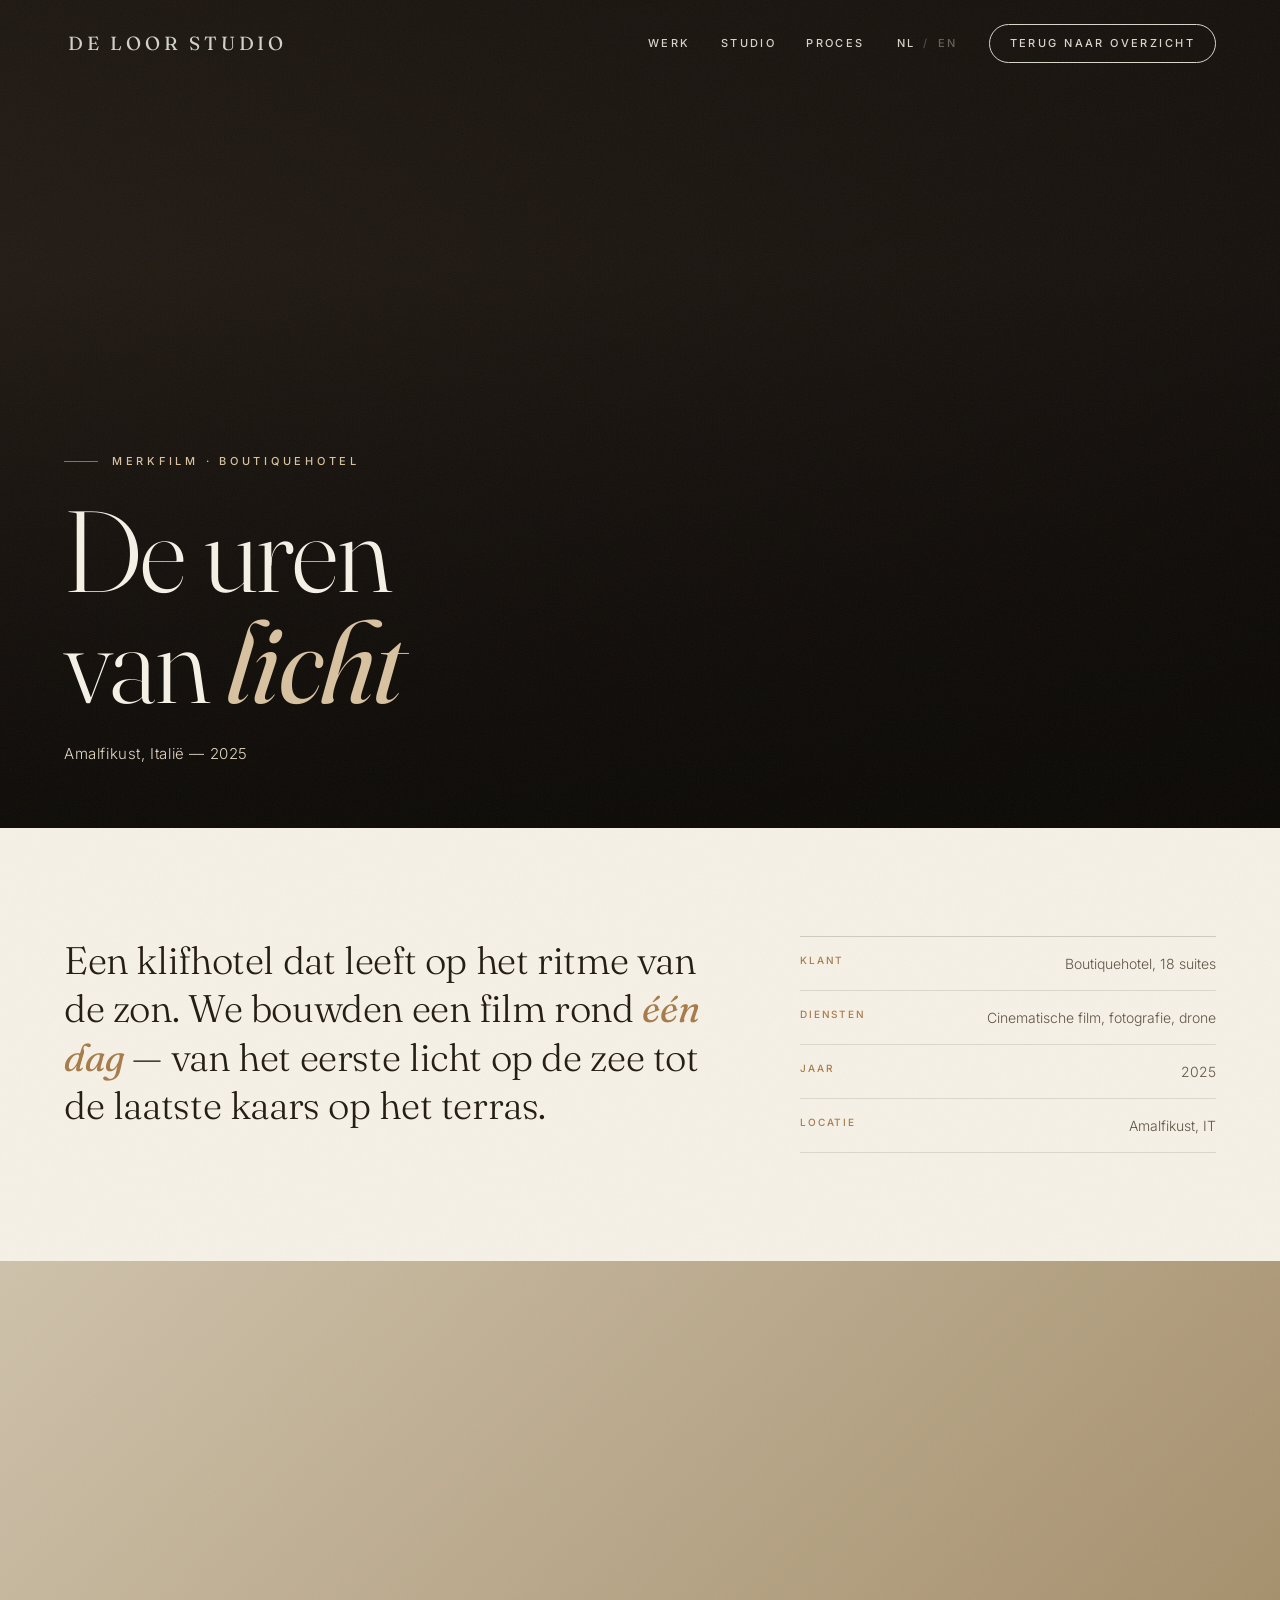
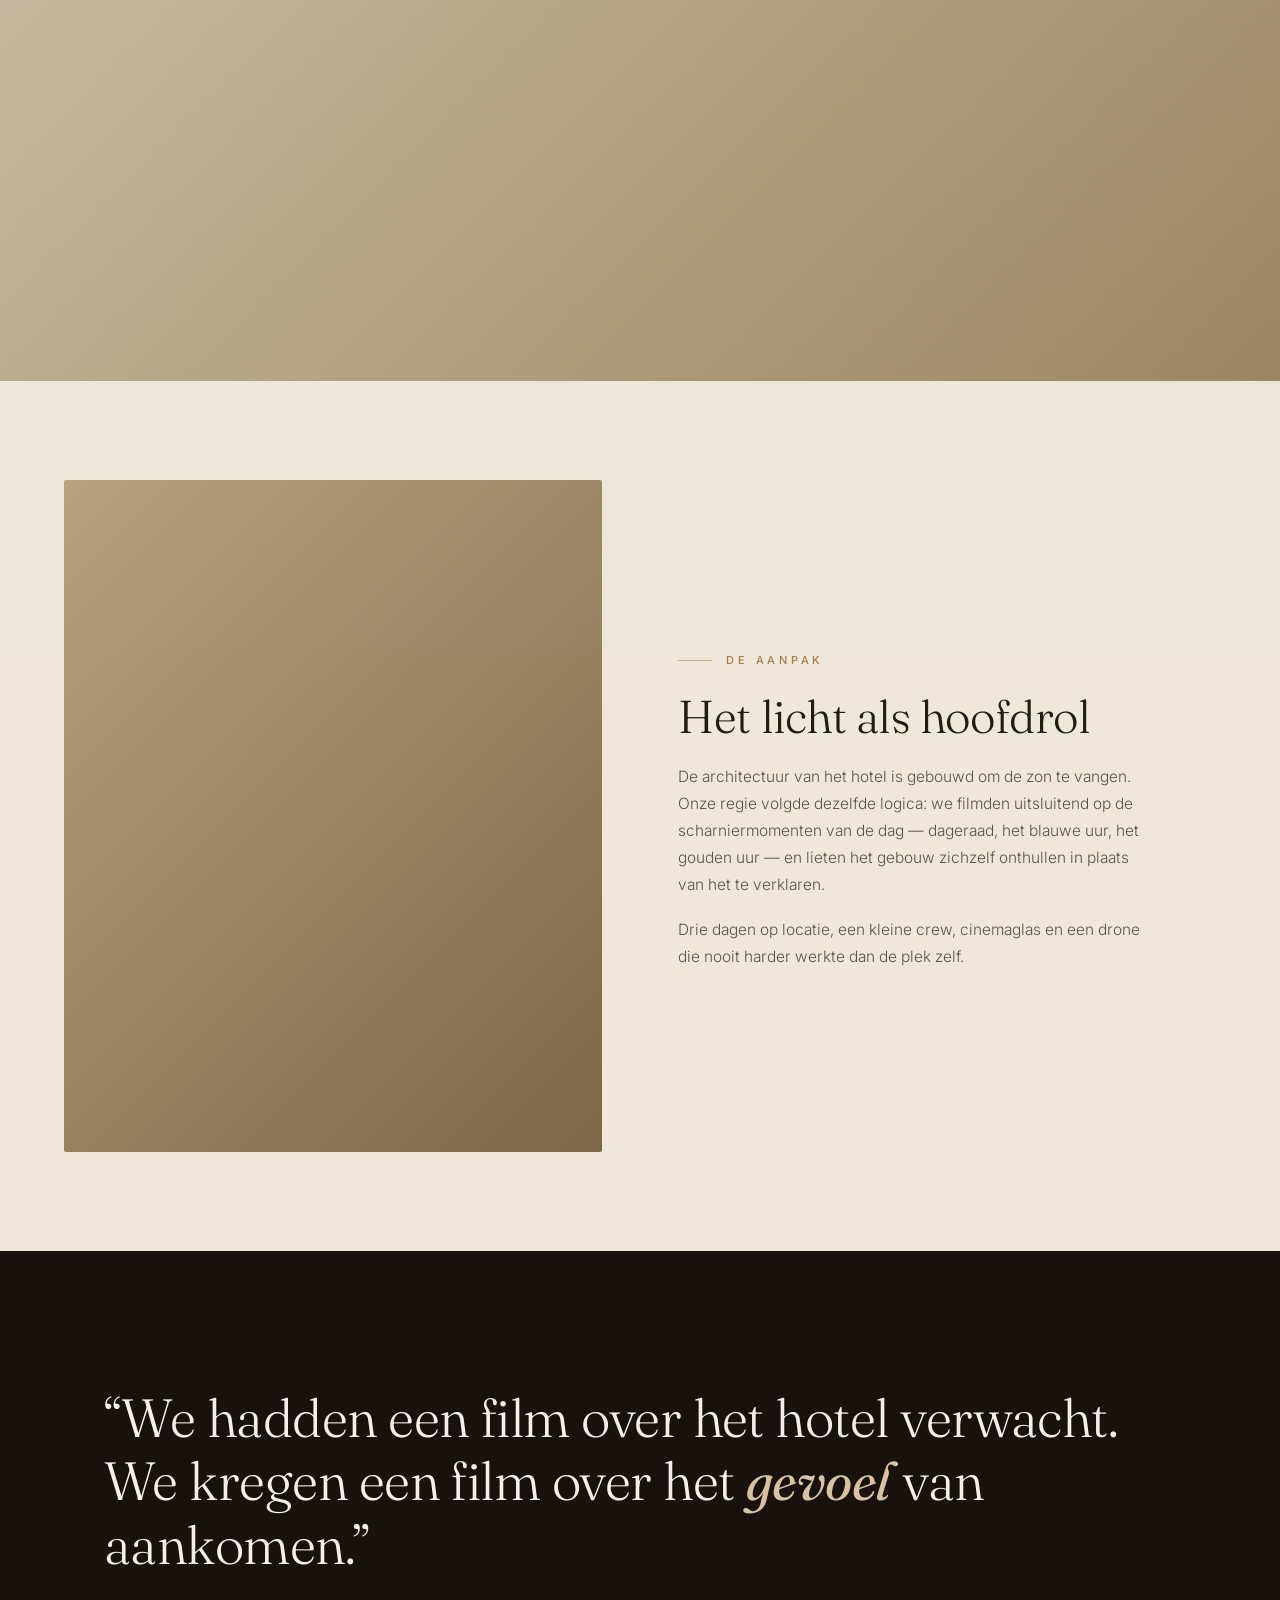
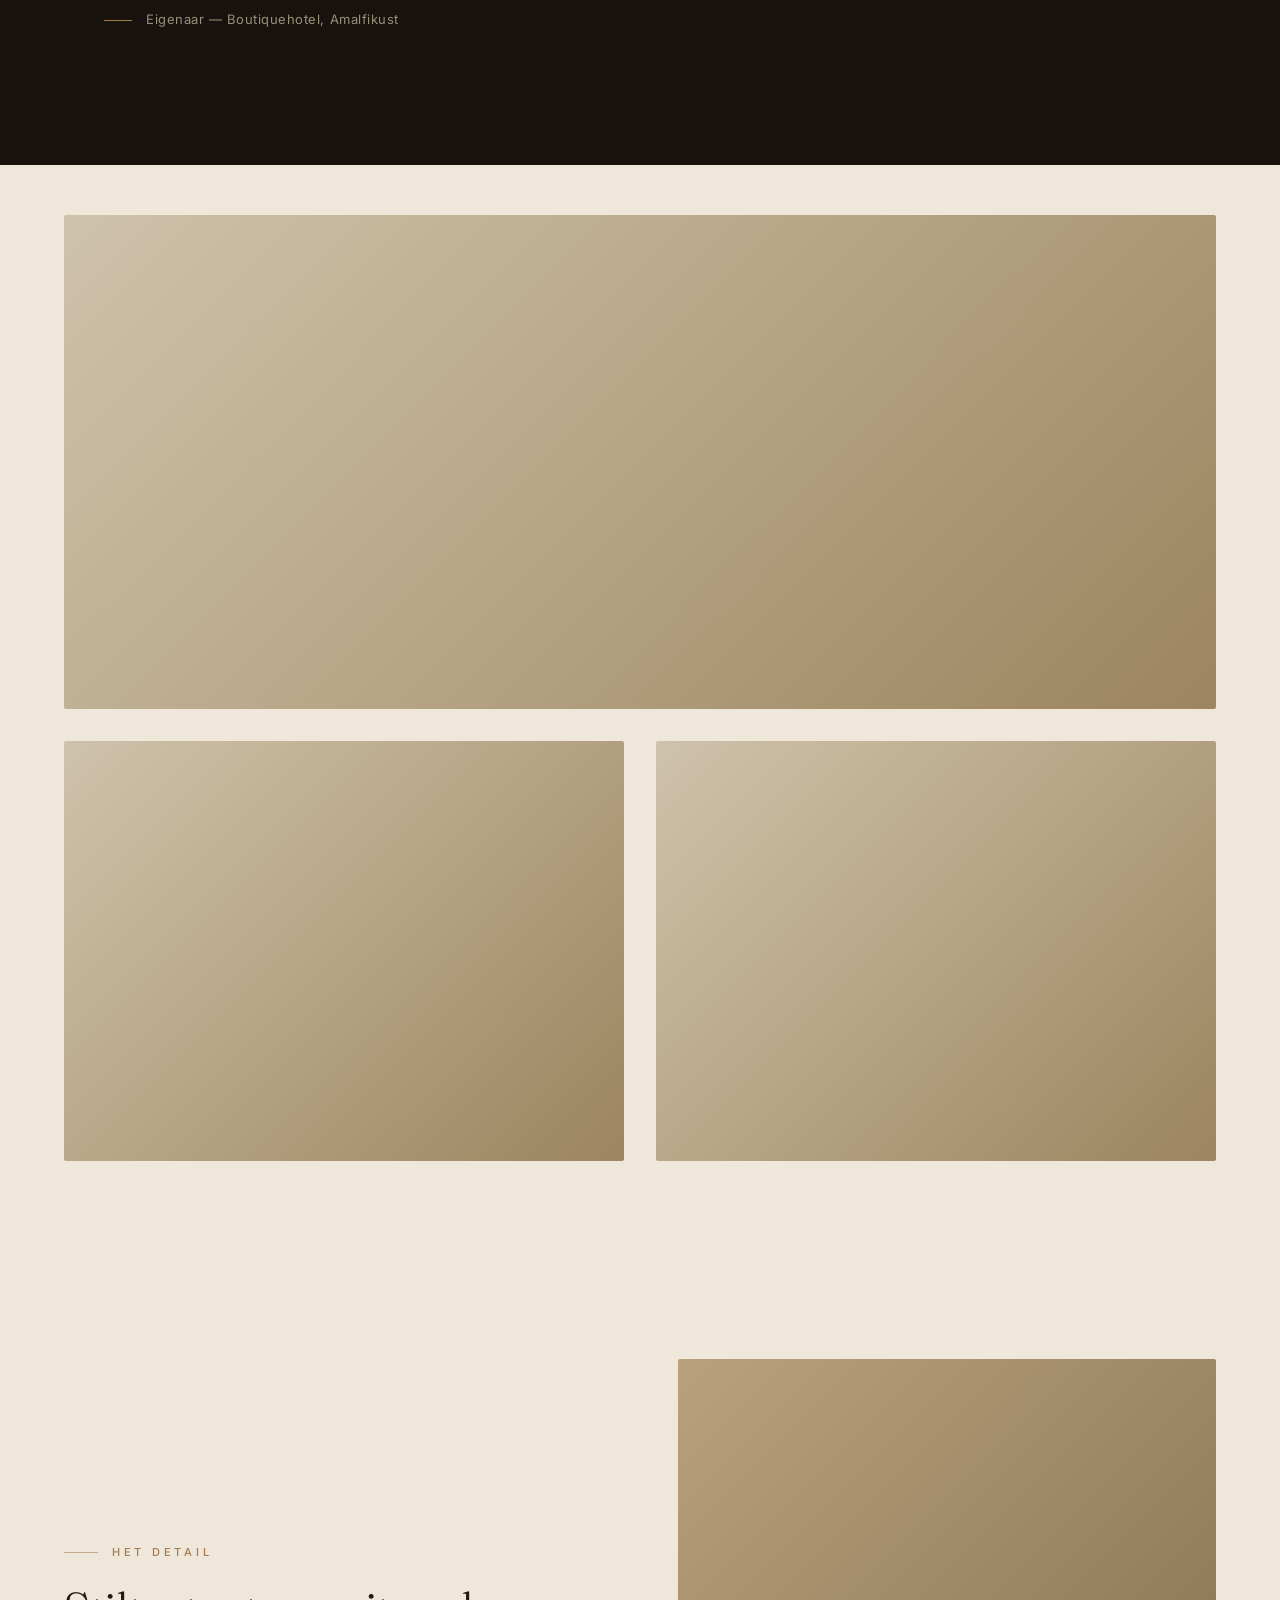
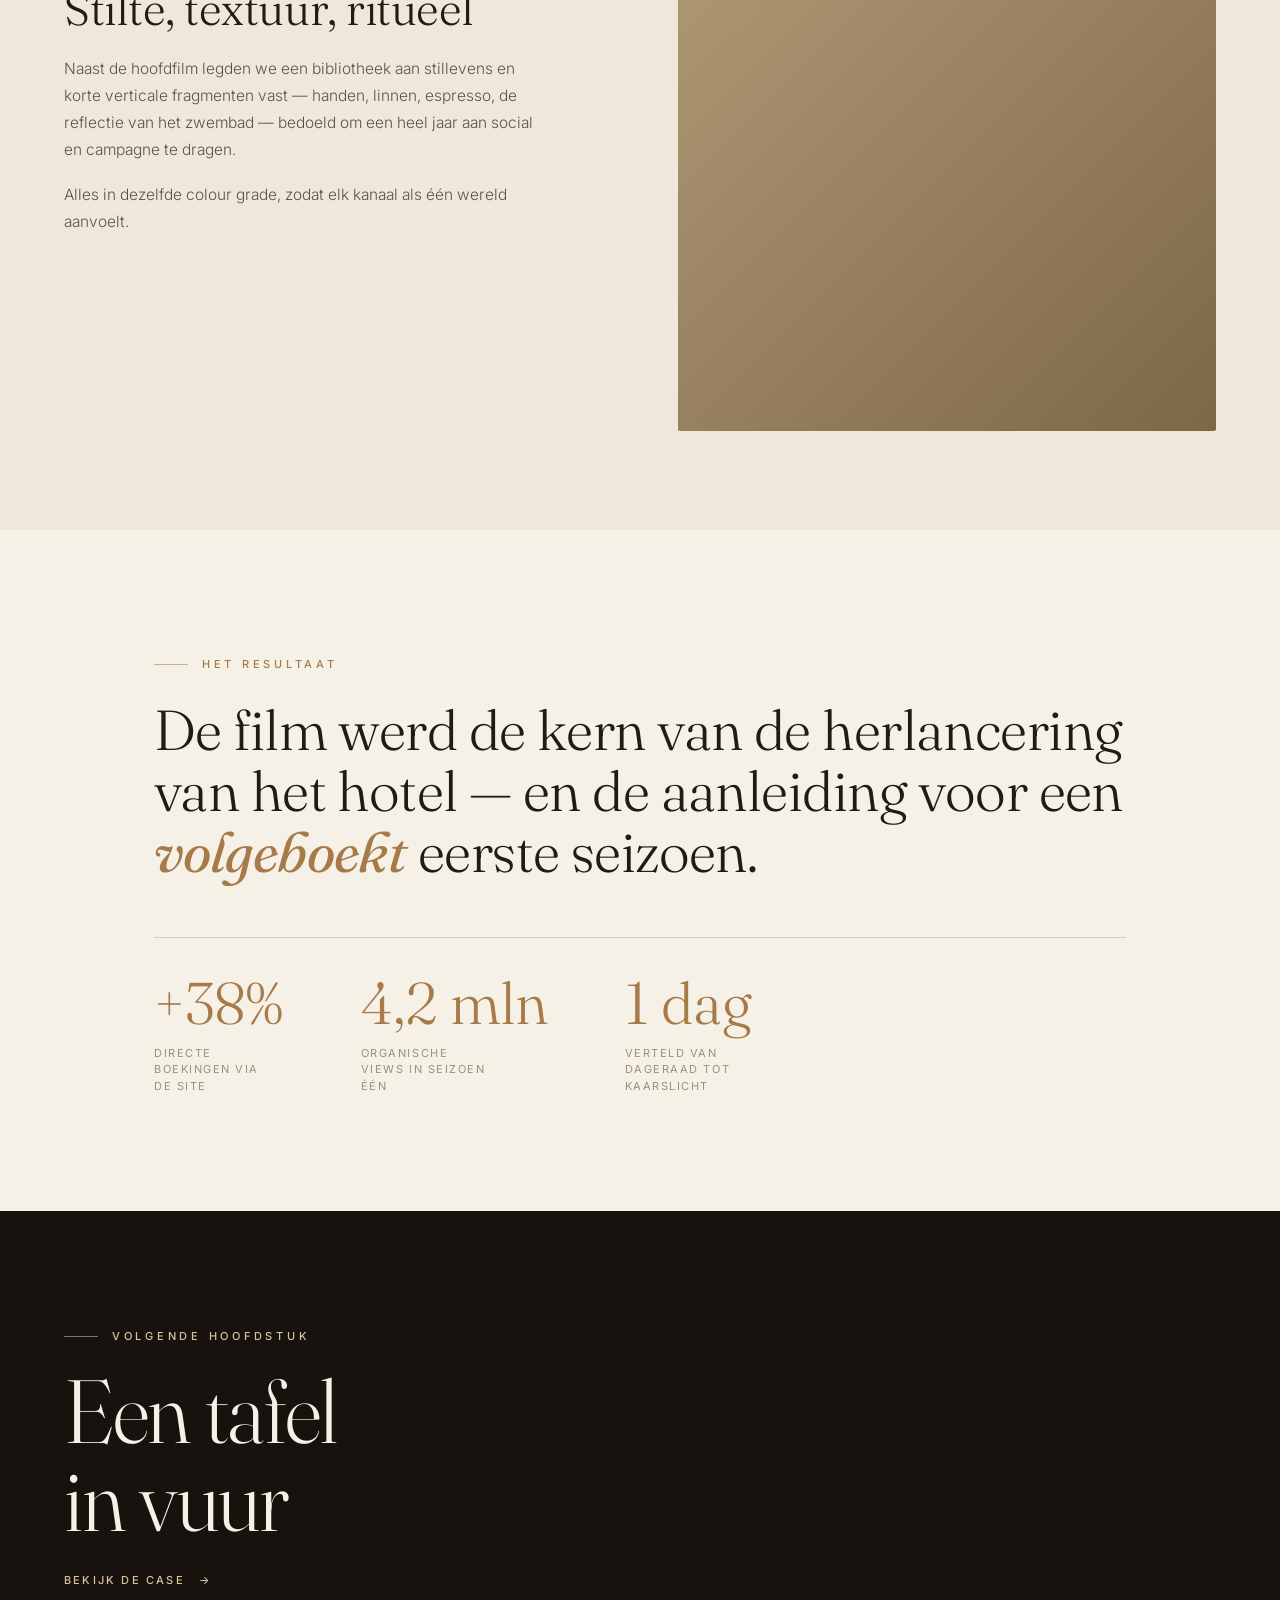
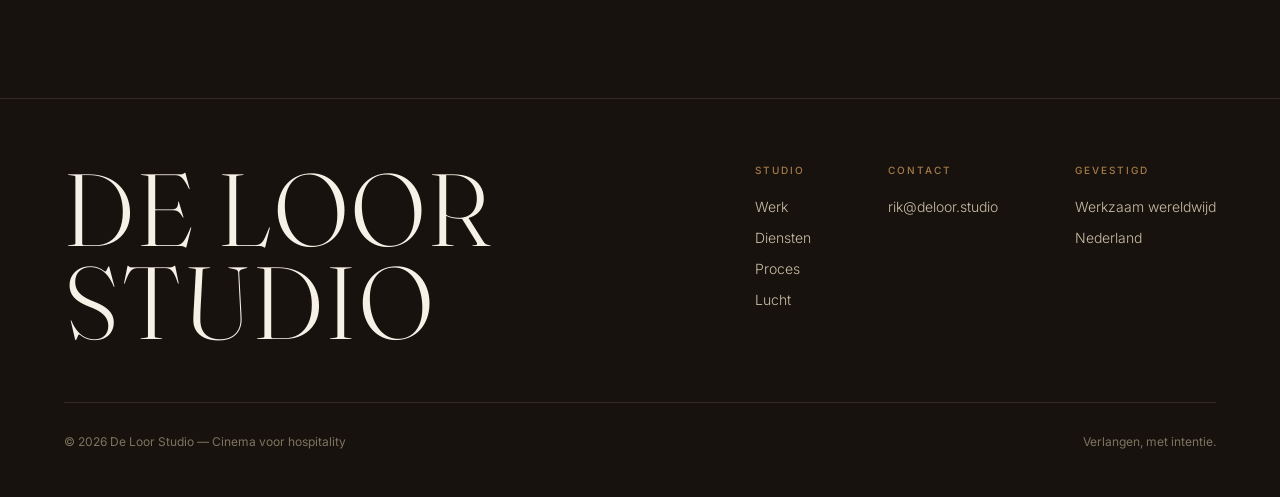
==== work/de-uren-van-licht.html @ af4502a6 "De Loor Studio landingspagina — NL/EN, case studies, contactformulier Cinematografische landingspagi" ====
<!DOCTYPE html>
<html lang="nl">
<head>
<meta charset="UTF-8" />
<meta name="viewport" content="width=device-width, initial-scale=1.0" />
<title>De uren van licht — De Loor Studio</title>
<meta name="description" content="Case study — een cinematische merkfilm voor een boutiquehotel aan de Amalfikust, gebouwd rond één dag licht." />
<link rel="preconnect" href="https://fonts.googleapis.com" />
<link rel="preconnect" href="https://fonts.gstatic.com" crossorigin />
<link href="https://fonts.googleapis.com/css2?family=Fraunces:ital,opsz,wght@0,9..144,300;0,9..144,400;0,9..144,500;0,9..144,600;1,9..144,300;1,9..144,400;1,9..144,500&family=Inter:wght@300;400;500&display=swap" rel="stylesheet" />
<link rel="stylesheet" href="../styles.css" />
</head>
<body data-doc-title="c1.doc">

<div class="grain" aria-hidden="true"></div>
<div class="cursor hidden" aria-hidden="true"></div>
<div class="cursor-dot hidden" aria-hidden="true"></div>

<nav>
  <a href="../index.html" class="brand" data-hover>DE LOOR STUDIO</a>
  <div class="nav-right">
    <div class="nav-links">
      <a href="../index.html#work" data-i18n="nav.work">Werk</a>
      <a href="../index.html#services" data-i18n="nav.studio">Studio</a>
      <a href="../index.html#process" data-i18n="nav.process">Proces</a>
    </div>
    <div class="lang" role="group" aria-label="Taal / Language">
      <button type="button" data-lang="nl" class="active">NL</button>
      <span class="sep" aria-hidden="true">/</span>
      <button type="button" data-lang="en">EN</button>
    </div>
    <a href="../index.html#work" class="nav-cta" data-i18n="nav.back">Terug naar overzicht</a>
  </div>
</nav>

<!-- HERO -->
<header class="cs-hero">
  <div class="cs-hero-bg" data-parallax="0.16">
    <img alt="Boutiquehotel aan de Amalfikust in gouden avondlicht"
         data-src="https://images.unsplash.com/photo-1571896349842-33c89424de2d?auto=format&fit=crop&w=2400&q=80" />
  </div>
  <div class="cs-hero-inner">
    <span class="eyebrow" data-i18n="c1.cat">Merkfilm · Boutiquehotel</span>
    <h1 class="display" data-i18n="c1.h">De uren<br>van <span class="ital">licht</span></h1>
    <div class="loc" data-i18n="c1.loc">Amalfikust, Italië — 2025</div>
  </div>
</header>

<!-- INTRO -->
<section class="cs-intro">
  <div class="wrap">
    <p class="cs-lead reveal" data-i18n="c1.lead">Een klifhotel dat leeft op het ritme van de zon.</p>
    <dl class="cs-facts reveal d1">
      <div class="cs-fact"><dt data-i18n="cs.f.client">Klant</dt><dd data-i18n="c1.client">Boutiquehotel, 18 suites</dd></div>
      <div class="cs-fact"><dt data-i18n="cs.f.services">Diensten</dt><dd data-i18n="c1.services">Cinematische film, fotografie, drone</dd></div>
      <div class="cs-fact"><dt data-i18n="cs.f.year">Jaar</dt><dd data-i18n="c1.year">2025</dd></div>
      <div class="cs-fact"><dt data-i18n="cs.f.location">Locatie</dt><dd data-i18n="c1.location">Amalfikust, IT</dd></div>
    </dl>
  </div>
</section>

<!-- FULL FIGURE -->
<figure class="cs-figure full reveal">
  <div class="frame"><div class="ph" data-parallax="0.05" data-bg="https://images.unsplash.com/photo-1542314831-068cd1dbfeeb?auto=format&fit=crop&w=2200&q=80"></div></div>
</figure>

<!-- APPROACH -->
<section class="cs-split">
  <div class="wrap">
    <div class="cs-split-media reveal"><div class="ph" data-parallax="0.06" data-bg="https://images.unsplash.com/photo-1566073771259-6a8506099945?auto=format&fit=crop&w=1500&q=80"></div></div>
    <div class="reveal d1">
      <span class="eyebrow" data-i18n="c1.s1.eyebrow">De aanpak</span>
      <h2 data-i18n="c1.s1.h">Het licht als hoofdrol</h2>
      <p data-i18n="c1.s1.p1">De architectuur van het hotel is gebouwd om de zon te vangen.</p>
      <p data-i18n="c1.s1.p2">Drie dagen op locatie, een kleine crew, cinemaglas en een drone.</p>
    </div>
  </div>
</section>

<!-- QUOTE -->
<section class="cs-quote">
  <div class="wrap">
    <blockquote class="reveal" data-i18n="c1.quote">“We hadden een film over het hotel verwacht. We kregen een film over het <span class="ital">gevoel</span> van aankomen.”</blockquote>
    <div class="by reveal d1" data-i18n="c1.quote.by">Eigenaar — Boutiquehotel, Amalfikust</div>
  </div>
</section>

<!-- GALLERY -->
<section class="cs-gallery">
  <div class="wrap">
    <div class="grid">
      <div class="g-item wide reveal"><div class="ph" data-bg="https://images.unsplash.com/photo-1455587734955-081b22074882?auto=format&fit=crop&w=2000&q=80"></div></div>
      <div class="g-item reveal"><div class="ph" data-bg="https://images.unsplash.com/photo-1540189549336-e6e99c3679fe?auto=format&fit=crop&w=1200&q=80"></div></div>
      <div class="g-item reveal d1"><div class="ph" data-bg="https://images.unsplash.com/photo-1551882547-ff40c63fe5fa?auto=format&fit=crop&w=1200&q=80"></div></div>
    </div>
  </div>
</section>

<!-- DETAIL -->
<section class="cs-split rev">
  <div class="wrap">
    <div class="cs-split-media reveal"><div class="ph" data-parallax="0.06" data-bg="https://images.unsplash.com/photo-1540189549336-e6e99c3679fe?auto=format&fit=crop&w=1500&q=80"></div></div>
    <div class="reveal d1">
      <span class="eyebrow" data-i18n="c1.s2.eyebrow">Het detail</span>
      <h2 data-i18n="c1.s2.h">Stilte, textuur, ritueel</h2>
      <p data-i18n="c1.s2.p1">Naast de hoofdfilm legden we een bibliotheek aan stillevens vast.</p>
      <p data-i18n="c1.s2.p2">Alles in dezelfde colour grade.</p>
    </div>
  </div>
</section>

<!-- OUTCOME -->
<section class="cs-outcome">
  <div class="wrap">
    <span class="eyebrow reveal" data-i18n="cs.outcome.eyebrow">Het resultaat</span>
    <h2 class="reveal d1" data-i18n="c1.out.h">De film werd de kern van de herlancering.</h2>
    <div class="cs-metrics reveal d2">
      <div class="cs-metric"><div class="v" data-i18n="c1.m1v">+38%</div><div class="k" data-i18n="c1.m1k">directe boekingen via de site</div></div>
      <div class="cs-metric"><div class="v" data-i18n="c1.m2v">4,2 mln</div><div class="k" data-i18n="c1.m2k">organische views in seizoen één</div></div>
      <div class="cs-metric"><div class="v" data-i18n="c1.m3v">1 dag</div><div class="k" data-i18n="c1.m3k">verteld van dageraad tot kaarslicht</div></div>
    </div>
  </div>
</section>

<!-- NEXT -->
<a class="cs-next" href="een-tafel-in-vuur.html">
  <div class="cs-next-bg" data-bg="https://images.unsplash.com/photo-1559339352-11d035aa65de?auto=format&fit=crop&w=2000&q=80"></div>
  <div class="wrap">
    <span class="eyebrow" data-i18n="cs.next.eyebrow">Volgende hoofdstuk</span>
    <h2 class="display" data-i18n="c2.title">Een tafel<br>in vuur</h2>
    <span class="go"><span data-i18n="cs.next.go">Bekijk de case</span><span class="arr" aria-hidden="true">→</span></span>
  </div>
</a>

<!-- FOOTER -->
<footer>
  <div class="foot-top">
    <div class="foot-brand">DE LOOR<br>STUDIO</div>
    <div class="foot-cols">
      <div class="foot-col">
        <h5 data-i18n="foot.studio">Studio</h5>
        <a href="../index.html#work" data-i18n="foot.work">Werk</a>
        <a href="../index.html#services" data-i18n="foot.serv">Diensten</a>
        <a href="../index.html#process" data-i18n="foot.proc">Proces</a>
        <a href="../index.html#drone" data-i18n="foot.aerial">Lucht</a>
      </div>
      <div class="foot-col">
        <h5 data-i18n="foot.connect">Contact</h5>
        <a href="mailto:rik@deloor.studio" data-hover>rik@deloor.studio</a>
      </div>
      <div class="foot-col">
        <h5 data-i18n="foot.based">Gevestigd</h5>
        <p data-i18n="foot.based1">Werkzaam wereldwijd</p>
        <p data-i18n="foot.based2">Nederland</p>
      </div>
    </div>
  </div>
  <div class="foot-bottom">
    <span data-i18n="foot.copy">© 2026 De Loor Studio — Cinema voor hospitality</span>
    <span data-i18n="foot.tag">Verlangen, met intentie.</span>
  </div>
</footer>

<script src="../app.js"></script>
</body>
</html>
---- styles.css ----
/* =========================================================
   DE LOOR STUDIO — shared stylesheet
   Cinema for luxury hospitality
   ========================================================= */
:root{
  --bone:        #EFE8DA;
  --ivory:       #F6F1E7;
  --linen:       #E5DCCB;
  --espresso:    #17120D;
  --charcoal:    #221C15;
  --umber:       #2E261C;
  --bronze:      #A77B49;
  --copper:      #BC8552;
  --champagne:   #D8C2A0;
  --olive:       #545138;
  --sand:        #9C907B;
  --ink:         #221B12;

  --maxw: 1560px;
  --gutter: clamp(22px, 5vw, 92px);
  --ease: cubic-bezier(.22,1,.36,1);
  --ease-out: cubic-bezier(.16,1,.3,1);

  --serif: "Fraunces", Georgia, "Times New Roman", serif;
  --sans: "Inter", system-ui, -apple-system, sans-serif;
}

*{ margin:0; padding:0; box-sizing:border-box; }
html{ scroll-behavior:smooth; -webkit-font-smoothing:antialiased; text-rendering:optimizeLegibility; }
body{
  background:var(--bone);
  color:var(--ink);
  font-family:var(--sans);
  font-weight:400;
  line-height:1.5;
  overflow-x:hidden;
  cursor:none;
}
@media (pointer:coarse){ body{ cursor:auto; } }
::selection{ background:var(--bronze); color:var(--ivory); }
img{ display:block; max-width:100%; }
a{ color:inherit; text-decoration:none; }

/* ---------- Reusable type ---------- */
.eyebrow{
  font-family:var(--sans); font-size:11px; font-weight:500;
  letter-spacing:.34em; text-transform:uppercase; color:var(--bronze);
  display:inline-flex; align-items:center; gap:14px;
}
.eyebrow::before{ content:""; width:34px; height:1px; background:currentColor; opacity:.55; display:inline-block; }
.eyebrow.no-rule::before{ display:none; }

.display{
  font-family:var(--serif); font-weight:300; line-height:.96;
  letter-spacing:-.015em; font-optical-sizing:auto;
}
.ital{ font-style:italic; font-weight:400; }

.body-lg{
  font-family:var(--serif); font-weight:300;
  font-size:clamp(20px,2.3vw,30px); line-height:1.42; letter-spacing:-.01em;
}
p.fine{
  font-family:var(--sans); font-weight:300; font-size:15.5px;
  line-height:1.72; color:#5d5343; max-width:46ch;
}
.wrap{ max-width:var(--maxw); margin:0 auto; padding:0 var(--gutter); }

/* ---------- Custom cursor ---------- */
.cursor, .cursor-dot{
  position:fixed; top:0; left:0; border-radius:50%;
  pointer-events:none; z-index:9999; mix-blend-mode:difference; will-change:transform;
}
.cursor{
  width:46px; height:46px; border:1px solid #f0e9da; transform:translate(-50%,-50%);
  transition:width .4s var(--ease), height .4s var(--ease), background .4s var(--ease), opacity .3s;
}
.cursor-dot{ width:5px; height:5px; background:#f0e9da; transform:translate(-50%,-50%); }
body.hovering .cursor{ width:78px; height:78px; background:#f0e9da; border-color:transparent; }
.cursor.hidden, .cursor-dot.hidden{ opacity:0; }
@media (pointer:coarse){ .cursor, .cursor-dot{ display:none; } }

/* ---------- Film grain ---------- */
.grain{
  position:fixed; inset:-150%; z-index:9000; pointer-events:none; opacity:.05;
  background-image:url("data:image/svg+xml;utf8,<svg xmlns='http://www.w3.org/2000/svg' width='180' height='180'><filter id='n'><feTurbulence type='fractalNoise' baseFrequency='0.85' numOctaves='3' stitchTiles='stitch'/></filter><rect width='100%25' height='100%25' filter='url(%23n)'/></svg>");
  animation:grain 7s steps(8) infinite;
}
@keyframes grain{
  0%{transform:translate(0,0)} 10%{transform:translate(-4%,-4%)} 30%{transform:translate(3%,-6%)}
  50%{transform:translate(-3%,5%)} 70%{transform:translate(6%,3%)} 90%{transform:translate(-5%,2%)} 100%{transform:translate(0,0)}
}

/* ---------- Navigation ---------- */
nav{
  position:fixed; top:0; left:0; width:100%; z-index:200;
  display:flex; align-items:center; justify-content:space-between;
  padding:24px var(--gutter); mix-blend-mode:difference; color:#f0e9da;
  transition:padding .5s var(--ease);
}
nav.shrink{ padding:16px var(--gutter); }
.brand{
  font-family:var(--serif); font-weight:400; font-size:19px;
  letter-spacing:.2em; padding-left:.2em; white-space:nowrap;
}
.nav-right{ display:flex; align-items:center; gap:30px; }
.nav-links{ display:flex; gap:30px; }
.nav-links a{
  font-family:var(--sans); font-size:11px; font-weight:500;
  letter-spacing:.22em; text-transform:uppercase; position:relative; padding:4px 0;
}
.nav-links a::after{
  content:""; position:absolute; left:0; bottom:0; width:100%; height:1px;
  background:currentColor; transform:scaleX(0); transform-origin:right; transition:transform .5s var(--ease);
}
.nav-links a:hover::after{ transform:scaleX(1); transform-origin:left; }
.nav-cta{
  font-family:var(--sans); font-size:11px; font-weight:500;
  letter-spacing:.22em; text-transform:uppercase;
  border:1px solid currentColor; border-radius:40px; padding:10px 20px;
  transition:background .45s var(--ease), color .45s var(--ease);
}
.nav-cta:hover{ background:#f0e9da; color:var(--espresso); }

/* Language toggle */
.lang{ display:flex; align-items:center; gap:7px; font-family:var(--sans); font-size:11px; font-weight:500; letter-spacing:.16em; }
.lang button{
  background:none; border:none; color:inherit; cursor:none; font:inherit;
  letter-spacing:inherit; opacity:.4; padding:4px 2px; transition:opacity .3s;
}
@media (pointer:coarse){ .lang button{ cursor:pointer; } }
.lang button.active{ opacity:1; }
.lang .sep{ opacity:.3; }

@media (max-width:980px){ .nav-links{ display:none; } }
@media (max-width:520px){ .nav-cta{ display:none; } }

/* ---------- Reveal primitives ---------- */
.reveal{ opacity:0; transform:translateY(38px); transition:opacity 1.1s var(--ease-out), transform 1.1s var(--ease-out); }
.reveal.show{ opacity:1; transform:none; }
.reveal.d1{ transition-delay:.10s } .reveal.d2{ transition-delay:.20s } .reveal.d3{ transition-delay:.30s } .reveal.d4{ transition-delay:.40s }
.mask{ overflow:hidden; }
.mask > *{ transform:translateY(110%); transition:transform 1.15s var(--ease); }
.mask.show > *{ transform:translateY(0); }

section{ position:relative; }
.section-pad{ padding:clamp(96px,15vh,200px) 0; }

.section-head{
  display:flex; align-items:flex-end; justify-content:space-between;
  gap:30px; flex-wrap:wrap; margin-bottom:clamp(48px,7vw,96px);
}
.section-head h2{ font-size:clamp(38px,6vw,96px); color:var(--ink); }
.section-head .meta{ font-family:var(--sans); font-weight:300; font-size:14px; color:var(--sand); max-width:30ch; text-align:right; }
@media(max-width:680px){ .section-head .meta{ text-align:left; } }

/* text button */
.btn-text{
  display:inline-flex; align-items:center; gap:12px;
  font-family:var(--sans); font-size:11px; font-weight:500; letter-spacing:.2em; text-transform:uppercase;
  color:var(--bronze); margin-top:26px;
}
.btn-text .arr{ transition:transform .5s var(--ease); }
.btn-text:hover .arr{ transform:translateX(7px); }

/* =========================================================
   HOME PAGE
   ========================================================= */
.hero{ position:relative; height:100svh; min-height:640px; overflow:hidden; background:var(--espresso); display:flex; align-items:flex-end; }
.hero-media{
  position:absolute; inset:-8% 0 0 0;
  background:linear-gradient(150deg,#2a211a 0%,#15110c 55%,#0e0b08 100%);
  background-size:cover; background-position:center; will-change:transform;
}
.hero-media::after{
  content:""; position:absolute; inset:0;
  background:
    radial-gradient(120% 90% at 70% 18%, rgba(167,123,73,.20), transparent 55%),
    linear-gradient(180deg, rgba(11,9,6,.36) 0%, rgba(11,9,6,.10) 38%, rgba(11,9,6,.74) 100%);
}
.hero-media img{ width:100%; height:100%; object-fit:cover; opacity:0; transition:opacity 1.4s ease; animation:kenburns 22s ease-out infinite alternate; }
.hero-media img.loaded{ opacity:.82; }
@keyframes kenburns{ from{ transform:scale(1.04) } to{ transform:scale(1.16) translateY(-1.5%) } }

.hero-inner{ position:relative; z-index:5; width:100%; padding:0 var(--gutter) clamp(46px,7vh,90px); color:var(--ivory); }
.hero-eyebrow{ color:var(--champagne); margin-bottom:30px; }
.hero-eyebrow.eyebrow::before{ background:var(--champagne); }
.hero h1{ font-size:clamp(56px,12.5vw,210px); color:var(--ivory); }
.hero h1 .line{ display:block; overflow:hidden; }
.hero h1 .line span{ display:block; transform:translateY(105%); }
.hero h1 .line span.in{ transition:transform 1.15s var(--ease); transform:translateY(0); }
.hero h1 .ital{ color:var(--champagne); }

.hero-foot{
  margin-top:clamp(30px,5vh,56px); display:flex; align-items:flex-end; justify-content:space-between;
  gap:30px; flex-wrap:wrap; border-top:1px solid rgba(216,194,160,.22); padding-top:26px;
}
.hero-foot p{ font-family:var(--sans); font-weight:300; font-size:clamp(14px,1.4vw,17px); line-height:1.6; max-width:42ch; color:#e9e0cf; }
.scroll-cue{ font-family:var(--sans); font-size:10px; font-weight:500; letter-spacing:.3em; text-transform:uppercase; color:var(--champagne); display:flex; align-items:center; gap:14px; }
.scroll-cue .bar{ width:1px; height:54px; background:linear-gradient(var(--champagne),transparent); position:relative; overflow:hidden; }
.scroll-cue .bar::after{ content:""; position:absolute; top:0; left:0; width:100%; height:40%; background:var(--champagne); animation:cue 2.4s var(--ease) infinite; }
@keyframes cue{ 0%{ transform:translateY(-100%) } 60%,100%{ transform:translateY(250%) } }

.marquee{ background:var(--espresso); color:var(--champagne); padding:26px 0; overflow:hidden; white-space:nowrap; border-bottom:1px solid rgba(216,194,160,.12); }
.marquee-track{ display:inline-flex; animation:scrollx 38s linear infinite; will-change:transform; }
.marquee span{ font-family:var(--serif); font-style:italic; font-weight:300; font-size:clamp(20px,2.4vw,32px); padding:0 38px; opacity:.78; }
.marquee span::after{ content:"·"; margin-left:38px; opacity:.5; font-style:normal; }
@keyframes scrollx{ from{ transform:translateX(0) } to{ transform:translateX(-50%) } }

.philosophy{ background:var(--ivory); }
.philosophy .wrap{ display:grid; grid-template-columns:1fr; gap:clamp(40px,6vw,90px); }
.phil-grid{ display:grid; grid-template-columns:1.1fr .9fr; gap:clamp(30px,6vw,90px); align-items:end; }
.phil-statement{ font-size:clamp(34px,5.4vw,86px); color:var(--ink); }
.phil-statement .ital{ color:var(--bronze); }
.phil-side{ padding-bottom:10px; }
.phil-side .num{ font-family:var(--serif); font-style:italic; font-size:18px; color:var(--bronze); margin-bottom:18px; }
@media (max-width:840px){ .phil-grid{ grid-template-columns:1fr; align-items:start; } }

.work{ background:var(--bone); }
.case{
  display:grid; grid-template-columns:repeat(12,1fr); gap:clamp(18px,3vw,40px);
  align-items:center; padding:clamp(40px,7vh,90px) 0; border-top:1px solid rgba(34,27,18,.13);
}
.case:last-child{ border-bottom:1px solid rgba(34,27,18,.13); }
.case-link{ display:block; position:relative; }
.case-media{ position:relative; overflow:hidden; aspect-ratio:16/10; background:linear-gradient(135deg,#cfc2ab,#b29a78); border-radius:2px; }
.case-media .ph{ position:absolute; inset:0; background-size:cover; background-position:center; transform:scale(1.04); transition:transform 1.2s var(--ease); will-change:transform; }
.case-link:hover .case-media .ph{ transform:scale(1.10); }
.case-media::after{ content:""; position:absolute; inset:0; background:linear-gradient(190deg,rgba(20,15,10,.05),rgba(20,15,10,.32)); opacity:.7; }
.case-tag{
  position:absolute; top:18px; left:18px; z-index:3;
  font-family:var(--sans); font-size:10px; font-weight:500; letter-spacing:.22em; text-transform:uppercase;
  color:#f0e9da; background:rgba(23,18,13,.42); backdrop-filter:blur(6px);
  padding:8px 13px; border-radius:30px; border:1px solid rgba(240,233,218,.2);
}
.case-view{
  position:absolute; bottom:18px; right:18px; z-index:3; width:84px; height:84px; border-radius:50%;
  display:grid; place-items:center; text-align:center; line-height:1.25;
  background:rgba(240,233,218,.92); color:var(--espresso);
  font-family:var(--sans); font-size:10px; font-weight:500; letter-spacing:.14em; text-transform:uppercase;
  transform:scale(0) rotate(-30deg); transition:transform .6s var(--ease);
}
.case-link:hover .case-view{ transform:scale(1) rotate(0); }
.case.left .case-media{ grid-column:1 / 8; }
.case.left .case-info{ grid-column:9 / 13; }
.case.right .case-link{ grid-column:6 / 13; order:2; }
.case.right .case-info{ grid-column:1 / 5; }
.case.left .case-link{ grid-column:1 / 8; }
.case-info .idx{ font-family:var(--serif); font-style:italic; font-size:17px; color:var(--bronze); }
.case-info h3{ font-family:var(--serif); font-weight:300; font-size:clamp(28px,3.4vw,52px); line-height:1.04; letter-spacing:-.01em; margin:16px 0 18px; color:var(--ink); }
.case-info .where{ font-family:var(--sans); font-weight:400; font-size:13px; letter-spacing:.04em; color:var(--sand); margin-bottom:22px; }
.case-info .svc{ display:flex; flex-wrap:wrap; gap:8px; }
.case-info .svc span{ font-family:var(--sans); font-size:11px; letter-spacing:.05em; color:#6a5e4b; border:1px solid rgba(34,27,18,.18); padding:6px 12px; border-radius:30px; }
@media (max-width:840px){
  .case{ grid-template-columns:1fr; gap:24px; }
  .case.left .case-link,.case.right .case-link{ grid-column:1; order:0; }
  .case.left .case-info,.case.right .case-info{ grid-column:1; }
}

.services{ background:var(--espresso); color:var(--ivory); }
.services .section-head h2{ color:var(--ivory); }
.services .section-head .meta{ color:#9a8f79; }
.services .eyebrow{ color:var(--champagne); }
.svc-list{ border-top:1px solid rgba(216,194,160,.18); }
.svc-row{
  display:grid; grid-template-columns:auto 1fr auto; gap:clamp(18px,4vw,60px); align-items:center;
  padding:clamp(26px,3.6vw,44px) 0; border-bottom:1px solid rgba(216,194,160,.18); position:relative; overflow:hidden;
}
.svc-row .fill{ position:absolute; inset:0; background:var(--umber); transform:scaleY(0); transform-origin:bottom; transition:transform .6s var(--ease); z-index:0; }
.svc-row:hover .fill{ transform:scaleY(1); }
.svc-row > *{ position:relative; z-index:1; }
.svc-row .n{ font-family:var(--serif); font-style:italic; font-size:16px; color:var(--bronze); width:46px; }
.svc-row .name{ font-family:var(--serif); font-weight:300; font-size:clamp(26px,4.4vw,62px); line-height:1; letter-spacing:-.01em; transition:transform .6s var(--ease); }
.svc-row:hover .name{ transform:translateX(14px); }
.svc-row .desc{ font-family:var(--sans); font-weight:300; font-size:14px; color:#a99d86; max-width:34ch; text-align:right; }
@media (max-width:760px){ .svc-row{ grid-template-columns:auto 1fr; } .svc-row .desc{ display:none; } }

.why{ background:var(--linen); }
.why .wrap{ display:grid; grid-template-columns:.85fr 1.15fr; gap:clamp(30px,6vw,90px); align-items:center; }
.why-statement{ font-size:clamp(30px,4.4vw,68px); color:var(--ink); }
.why-statement .ital{ color:var(--bronze); }
.why-img{ aspect-ratio:4/5; border-radius:2px; overflow:hidden; position:relative; background:linear-gradient(135deg,#b9a17c,#7c6747); }
.why-img .ph{ position:absolute; inset:0; background-size:cover; background-position:center; will-change:transform; }
@media(max-width:840px){ .why .wrap{ grid-template-columns:1fr; } .why-img{ order:-1; aspect-ratio:16/11; } }

.drone{ position:relative; min-height:118vh; background:#0c0906; color:var(--ivory); display:flex; align-items:center; overflow:hidden; }
.drone-bg{ position:absolute; inset:-12% 0 0 0; background:linear-gradient(160deg,#1c2228,#0c0906); background-size:cover; background-position:center; will-change:transform; }
.drone-bg::after{ content:""; position:absolute; inset:0; background:linear-gradient(90deg,rgba(8,6,4,.78),rgba(8,6,4,.18) 60%,rgba(8,6,4,.5)); }
.drone-bg img{ width:100%; height:100%; object-fit:cover; opacity:0; transition:opacity 1.4s ease; }
.drone-bg img.loaded{ opacity:.62; }
.drone .wrap{ position:relative; z-index:3; width:100%; }
.drone-grid{ display:grid; grid-template-columns:1fr 1fr; gap:40px; align-items:flex-end; }
.drone h2{ font-size:clamp(46px,8.5vw,150px); color:var(--ivory); }
.drone h2 .ital{ color:var(--champagne); }
.drone .lede{ font-family:var(--sans); font-weight:300; font-size:clamp(15px,1.5vw,19px); line-height:1.66; color:#ddd2bf; max-width:46ch; padding-bottom:10px; }
.drone-stats{ display:flex; gap:clamp(30px,5vw,72px); margin-top:clamp(46px,7vh,90px); flex-wrap:wrap; border-top:1px solid rgba(216,194,160,.2); padding-top:34px; }
.drone-stats .stat .v{ font-family:var(--serif); font-weight:300; font-size:clamp(34px,4.6vw,66px); line-height:1; color:var(--champagne); }
.drone-stats .stat .k{ font-family:var(--sans); font-size:11px; letter-spacing:.16em; text-transform:uppercase; color:#a99d86; margin-top:12px; }
@media(max-width:760px){ .drone-grid{ grid-template-columns:1fr; align-items:start; } }

.process{ background:var(--ivory); }
.proc-grid{ display:grid; grid-template-columns:repeat(4,1fr); gap:clamp(20px,3vw,40px); margin-top:clamp(40px,5vw,72px); }
.proc{ border-top:1px solid rgba(34,27,18,.2); padding-top:24px; }
.proc .pn{ font-family:var(--serif); font-style:italic; font-size:15px; color:var(--bronze); }
.proc h4{ font-family:var(--serif); font-weight:300; font-size:clamp(24px,2.5vw,38px); line-height:1; margin:30px 0 16px; color:var(--ink); }
.proc p{ font-family:var(--sans); font-weight:300; font-size:14px; line-height:1.66; color:#6a5e4b; }
@media(max-width:880px){ .proc-grid{ grid-template-columns:1fr 1fr; gap:30px; } }
@media(max-width:520px){ .proc-grid{ grid-template-columns:1fr; } }

.testi{ background:var(--bone); }
.testi .wrap{ max-width:1180px; }
.quote{ font-family:var(--serif); font-weight:300; font-size:clamp(28px,4.4vw,64px); line-height:1.18; letter-spacing:-.01em; color:var(--ink); }
.quote .ital{ color:var(--bronze); }
.quote-by{ font-family:var(--sans); font-size:13px; letter-spacing:.04em; color:var(--sand); margin-top:34px; display:flex; align-items:center; gap:14px; }
.quote-by::before{ content:""; width:28px; height:1px; background:var(--bronze); }

/* ---------- Contact ---------- */
.contact{ position:relative; overflow:hidden; background:var(--espresso); color:var(--ivory); padding:clamp(96px,16vh,200px) 0; }
.contact-glow{ position:absolute; left:50%; top:24%; width:80vw; height:80vw; max-width:1100px; max-height:1100px; transform:translate(-50%,-50%); background:radial-gradient(circle,rgba(167,123,73,.22),transparent 60%); pointer-events:none; }
.contact .wrap{ position:relative; z-index:2; }
.contact-grid{ display:grid; grid-template-columns:1fr 1fr; gap:clamp(40px,7vw,110px); align-items:start; }
.contact .eyebrow{ color:var(--champagne); margin-bottom:30px; }
.contact h2{ font-size:clamp(42px,6.4vw,108px); color:var(--ivory); line-height:.96; }
.contact h2 .ital{ color:var(--champagne); }
.contact-intro{ font-family:var(--sans); font-weight:300; font-size:15.5px; line-height:1.72; color:#b8ac95; max-width:40ch; margin-top:30px; }
.contact-detail{ margin-top:40px; }
.contact-detail a, .contact-detail p{ display:block; font-family:var(--serif); font-weight:300; font-size:clamp(18px,2vw,24px); color:var(--champagne); margin-bottom:8px; transition:color .3s; }
.contact-detail a:hover{ color:var(--ivory); }

.contact-form{ display:flex; flex-direction:column; gap:28px; }
.form-row{ display:grid; grid-template-columns:1fr 1fr; gap:30px; }
.field label{ display:block; font-family:var(--sans); font-size:10px; letter-spacing:.2em; text-transform:uppercase; color:var(--bronze); margin-bottom:12px; }
.field input, .field textarea, .field select{
  width:100%; background:transparent; border:none; border-bottom:1px solid rgba(216,194,160,.3);
  color:var(--ivory); font-family:var(--serif); font-weight:300; font-size:19px; padding:10px 0; outline:none;
  transition:border-color .4s; border-radius:0;
}
.field input:focus, .field textarea:focus, .field select:focus{ border-color:var(--champagne); }
.field textarea{ resize:vertical; min-height:64px; line-height:1.5; }
.field select{ cursor:none; }
.field select option{ color:#17120D; }
::placeholder{ color:rgba(216,194,160,.4); }
.hp{ position:absolute; left:-9999px; opacity:0; }
.form-foot{ display:flex; align-items:center; justify-content:space-between; gap:24px; flex-wrap:wrap; margin-top:6px; }
.form-status{ font-family:var(--sans); font-size:14px; color:var(--champagne); min-height:1.2em; }
.form-status.err{ color:#d98b6a; }
@media(max-width:880px){ .contact-grid{ grid-template-columns:1fr; gap:54px; } }
@media(max-width:640px){ .form-row{ grid-template-columns:1fr; } }

/* shared pill button (anchor + button) */
.cta-btn{
  display:inline-flex; align-items:center; gap:16px;
  font-family:var(--sans); font-size:12px; font-weight:500; letter-spacing:.2em; text-transform:uppercase;
  color:var(--espresso); background:var(--champagne); padding:18px 36px; border-radius:50px;
  border:none; cursor:none; overflow:hidden;
  transition:transform .5s var(--ease), background .5s var(--ease);
}
@media (pointer:coarse){ .cta-btn{ cursor:pointer; } }
.cta-btn .arr{ transition:transform .5s var(--ease); }
.cta-btn:hover{ background:#f0e9da; transform:translateY(-3px); }
.cta-btn:hover .arr{ transform:translateX(6px); }
.cta-btn:disabled{ opacity:.55; }

/* ---------- Footer ---------- */
footer{ background:var(--espresso); color:#a99d86; padding:64px var(--gutter) 46px; border-top:1px solid rgba(216,194,160,.14); }
.foot-top{ display:flex; align-items:flex-start; justify-content:space-between; gap:40px; flex-wrap:wrap; padding-bottom:54px; }
.foot-brand{ font-family:var(--serif); font-size:clamp(40px,8vw,108px); font-weight:300; color:var(--ivory); letter-spacing:.03em; line-height:.9; }
.foot-cols{ display:flex; gap:clamp(40px,6vw,90px); flex-wrap:wrap; }
.foot-col h5{ font-family:var(--sans); font-size:10px; font-weight:500; letter-spacing:.2em; text-transform:uppercase; color:var(--bronze); margin-bottom:18px; }
.foot-col a, .foot-col p{ display:block; font-family:var(--sans); font-weight:300; font-size:14px; color:#cabea7; margin-bottom:10px; transition:color .3s; }
.foot-col a:hover{ color:var(--ivory); }
.foot-bottom{ display:flex; justify-content:space-between; gap:20px; flex-wrap:wrap; padding-top:30px; border-top:1px solid rgba(216,194,160,.14); font-family:var(--sans); font-size:12px; color:#7d735f; }

/* =========================================================
   CASE STUDY PAGES
   ========================================================= */
.cs-hero{ position:relative; height:92svh; min-height:560px; overflow:hidden; background:var(--espresso); display:flex; align-items:flex-end; }
.cs-hero-bg{ position:absolute; inset:-8% 0 0 0; background:linear-gradient(150deg,#2a211a,#0e0b08); background-size:cover; background-position:center; will-change:transform; }
.cs-hero-bg::after{ content:""; position:absolute; inset:0; background:linear-gradient(180deg,rgba(11,9,6,.42) 0%,rgba(11,9,6,.08) 36%,rgba(11,9,6,.8) 100%); }
.cs-hero-bg img{ width:100%; height:100%; object-fit:cover; opacity:0; transition:opacity 1.4s ease; animation:kenburns 24s ease-out infinite alternate; }
.cs-hero-bg img.loaded{ opacity:.78; }
.cs-hero-inner{ position:relative; z-index:4; width:100%; padding:0 var(--gutter) clamp(46px,7vh,84px); color:var(--ivory); }
.cs-hero .eyebrow{ color:var(--champagne); margin-bottom:26px; }
.cs-hero .eyebrow::before{ background:var(--champagne); }
.cs-hero h1{ font-size:clamp(48px,9vw,150px); color:var(--ivory); }
.cs-hero h1 .ital{ color:var(--champagne); }
.cs-hero .loc{ font-family:var(--sans); font-weight:300; font-size:15px; letter-spacing:.04em; color:#e3d8c3; margin-top:26px; }

.cs-intro{ background:var(--ivory); padding:clamp(80px,12vh,160px) 0; }
.cs-intro .wrap{ display:grid; grid-template-columns:1.4fr .9fr; gap:clamp(40px,7vw,110px); align-items:start; }
.cs-lead{ font-family:var(--serif); font-weight:300; font-size:clamp(24px,3vw,42px); line-height:1.26; letter-spacing:-.01em; color:var(--ink); }
.cs-lead .ital{ color:var(--bronze); }
.cs-facts{ border-top:1px solid rgba(34,27,18,.18); }
.cs-fact{ display:flex; justify-content:space-between; gap:20px; padding:16px 0; border-bottom:1px solid rgba(34,27,18,.12); }
.cs-fact dt{ font-family:var(--sans); font-size:10px; font-weight:500; letter-spacing:.18em; text-transform:uppercase; color:var(--bronze); }
.cs-fact dd{ font-family:var(--sans); font-weight:300; font-size:14px; color:#5d5343; text-align:right; max-width:60%; }
@media(max-width:840px){ .cs-intro .wrap{ grid-template-columns:1fr; gap:48px; } }

.cs-figure{ background:var(--bone); padding:0 0 clamp(20px,4vw,60px); }
.cs-figure.full{ padding:0; }
.cs-figure .frame{ position:relative; overflow:hidden; aspect-ratio:16/9; background:linear-gradient(135deg,#cfc2ab,#9c855f); }
.cs-figure.tall .frame{ aspect-ratio:3/2; }
.cs-figure .frame .ph{ position:absolute; inset:-6% 0; background-size:cover; background-position:center; will-change:transform; }
.cs-figure figcaption{ font-family:var(--sans); font-weight:300; font-size:12px; letter-spacing:.04em; color:var(--sand); padding:16px var(--gutter) 0; }
.bleed{ width:100%; }
.cs-figure .inwrap{ max-width:var(--maxw); margin:0 auto; padding:0 var(--gutter); }

.cs-split{ background:var(--bone); padding:clamp(70px,11vh,150px) 0; }
.cs-split .wrap{ display:grid; grid-template-columns:1fr 1fr; gap:clamp(36px,6vw,96px); align-items:center; }
.cs-split.rev .cs-split-media{ order:2; }
.cs-split-media{ position:relative; overflow:hidden; aspect-ratio:4/5; border-radius:2px; background:linear-gradient(135deg,#b9a17c,#7c6747); }
.cs-split-media .ph{ position:absolute; inset:-6% 0; background-size:cover; background-position:center; will-change:transform; }
.cs-split h2{ font-family:var(--serif); font-weight:300; font-size:clamp(28px,3.6vw,56px); line-height:1.04; letter-spacing:-.01em; color:var(--ink); margin-bottom:24px; }
.cs-split p{ font-family:var(--sans); font-weight:300; font-size:15.5px; line-height:1.74; color:#5d5343; max-width:48ch; margin-bottom:18px; }
.cs-split .eyebrow{ margin-bottom:24px; }
@media(max-width:840px){ .cs-split .wrap{ grid-template-columns:1fr; gap:40px; } .cs-split.rev .cs-split-media{ order:0; } }

.cs-quote{ background:var(--espresso); color:var(--ivory); padding:clamp(90px,15vh,180px) 0; }
.cs-quote .wrap{ max-width:1200px; }
.cs-quote blockquote{ font-family:var(--serif); font-weight:300; font-size:clamp(28px,4.2vw,62px); line-height:1.18; letter-spacing:-.01em; color:var(--ivory); }
.cs-quote .ital{ color:var(--champagne); }
.cs-quote .by{ font-family:var(--sans); font-size:13px; letter-spacing:.04em; color:#9a8f79; margin-top:34px; display:flex; align-items:center; gap:14px; }
.cs-quote .by::before{ content:""; width:28px; height:1px; background:var(--bronze); }

.cs-gallery{ background:var(--bone); padding:clamp(20px,4vw,50px) 0 clamp(70px,11vh,140px); }
.cs-gallery .grid{ display:grid; grid-template-columns:1fr 1fr; gap:clamp(16px,2.5vw,32px); }
.cs-gallery .g-item{ position:relative; overflow:hidden; aspect-ratio:4/3; background:linear-gradient(135deg,#cfc2ab,#9c855f); border-radius:2px; }
.cs-gallery .g-item.wide{ grid-column:1 / -1; aspect-ratio:21/9; }
.cs-gallery .g-item .ph{ position:absolute; inset:-6% 0; background-size:cover; background-position:center; transition:transform 1.1s var(--ease); will-change:transform; }
.cs-gallery .g-item:hover .ph{ transform:scale(1.05); }
@media(max-width:640px){ .cs-gallery .grid{ grid-template-columns:1fr; } .cs-gallery .g-item.wide{ aspect-ratio:4/3; } }

.cs-outcome{ background:var(--ivory); padding:clamp(80px,13vh,170px) 0; }
.cs-outcome .wrap{ max-width:1100px; }
.cs-outcome h2{ font-family:var(--serif); font-weight:300; font-size:clamp(30px,4.4vw,68px); line-height:1.08; letter-spacing:-.01em; color:var(--ink); margin-top:28px; }
.cs-outcome h2 .ital{ color:var(--bronze); }
.cs-metrics{ display:flex; gap:clamp(30px,6vw,80px); flex-wrap:wrap; margin-top:clamp(40px,6vh,72px); border-top:1px solid rgba(34,27,18,.18); padding-top:36px; }
.cs-metric .v{ font-family:var(--serif); font-weight:300; font-size:clamp(34px,4.6vw,60px); line-height:1; color:var(--bronze); }
.cs-metric .k{ font-family:var(--sans); font-size:11px; letter-spacing:.14em; text-transform:uppercase; color:var(--sand); margin-top:12px; max-width:18ch; }

.cs-next{ position:relative; overflow:hidden; background:var(--espresso); color:var(--ivory); display:block; padding:clamp(70px,12vh,150px) 0; }
.cs-next-bg{ position:absolute; inset:0; background-size:cover; background-position:center; opacity:.28; transform:scale(1.05); transition:transform 1.4s var(--ease), opacity .6s; }
.cs-next:hover .cs-next-bg{ transform:scale(1.12); opacity:.4; }
.cs-next .wrap{ position:relative; z-index:2; }
.cs-next .eyebrow{ color:var(--champagne); margin-bottom:22px; }
.cs-next h2{ font-family:var(--serif); font-weight:300; font-size:clamp(40px,7vw,120px); line-height:.98; color:var(--ivory); }
.cs-next h2 .ital{ color:var(--champagne); }
.cs-next .go{ display:inline-flex; align-items:center; gap:14px; margin-top:30px; font-family:var(--sans); font-size:11px; font-weight:500; letter-spacing:.2em; text-transform:uppercase; color:var(--champagne); }
.cs-next .go .arr{ transition:transform .5s var(--ease); }
.cs-next:hover .go .arr{ transform:translateX(8px); }

/* Reduced motion */
@media (prefers-reduced-motion:reduce){
  *{ animation:none !important; transition-duration:.001s !important; }
  .reveal{ opacity:1; transform:none; }
  .mask > *{ transform:none; }
  .hero h1 .line span{ transform:none; }
}
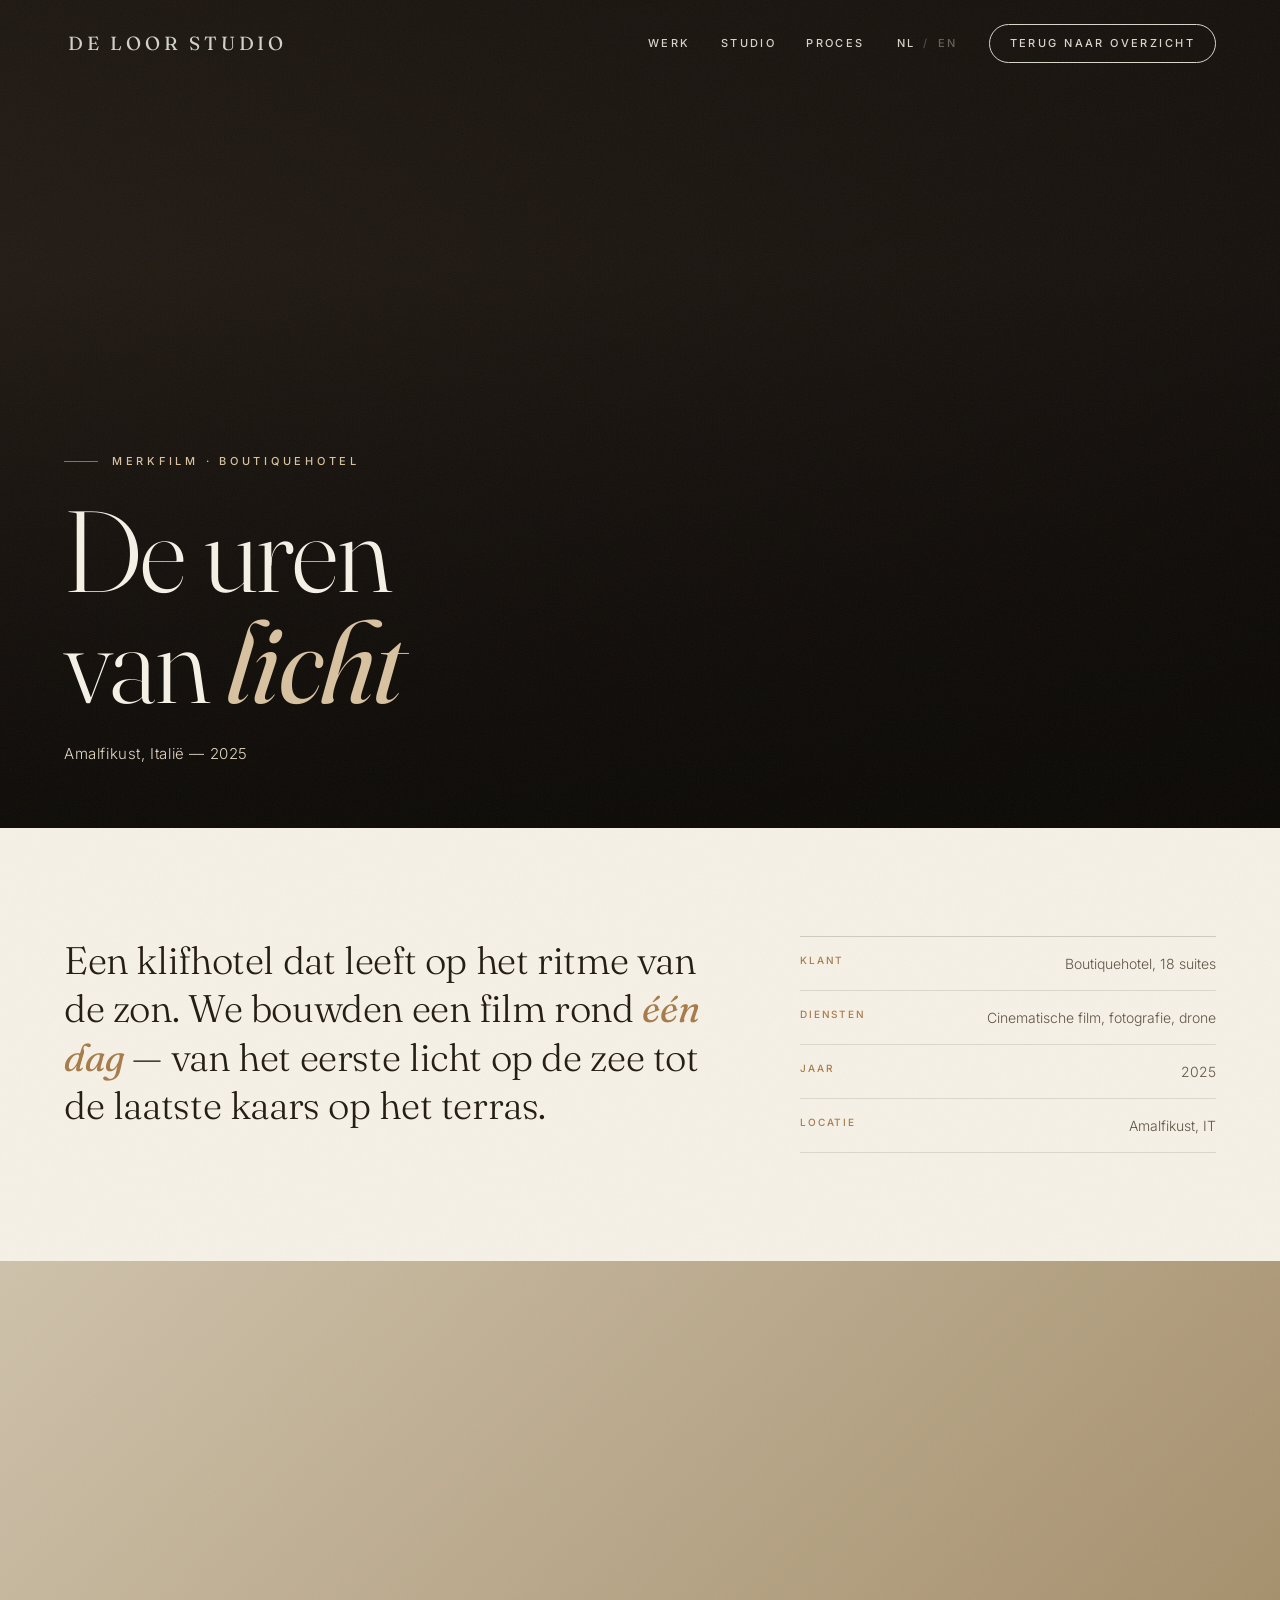
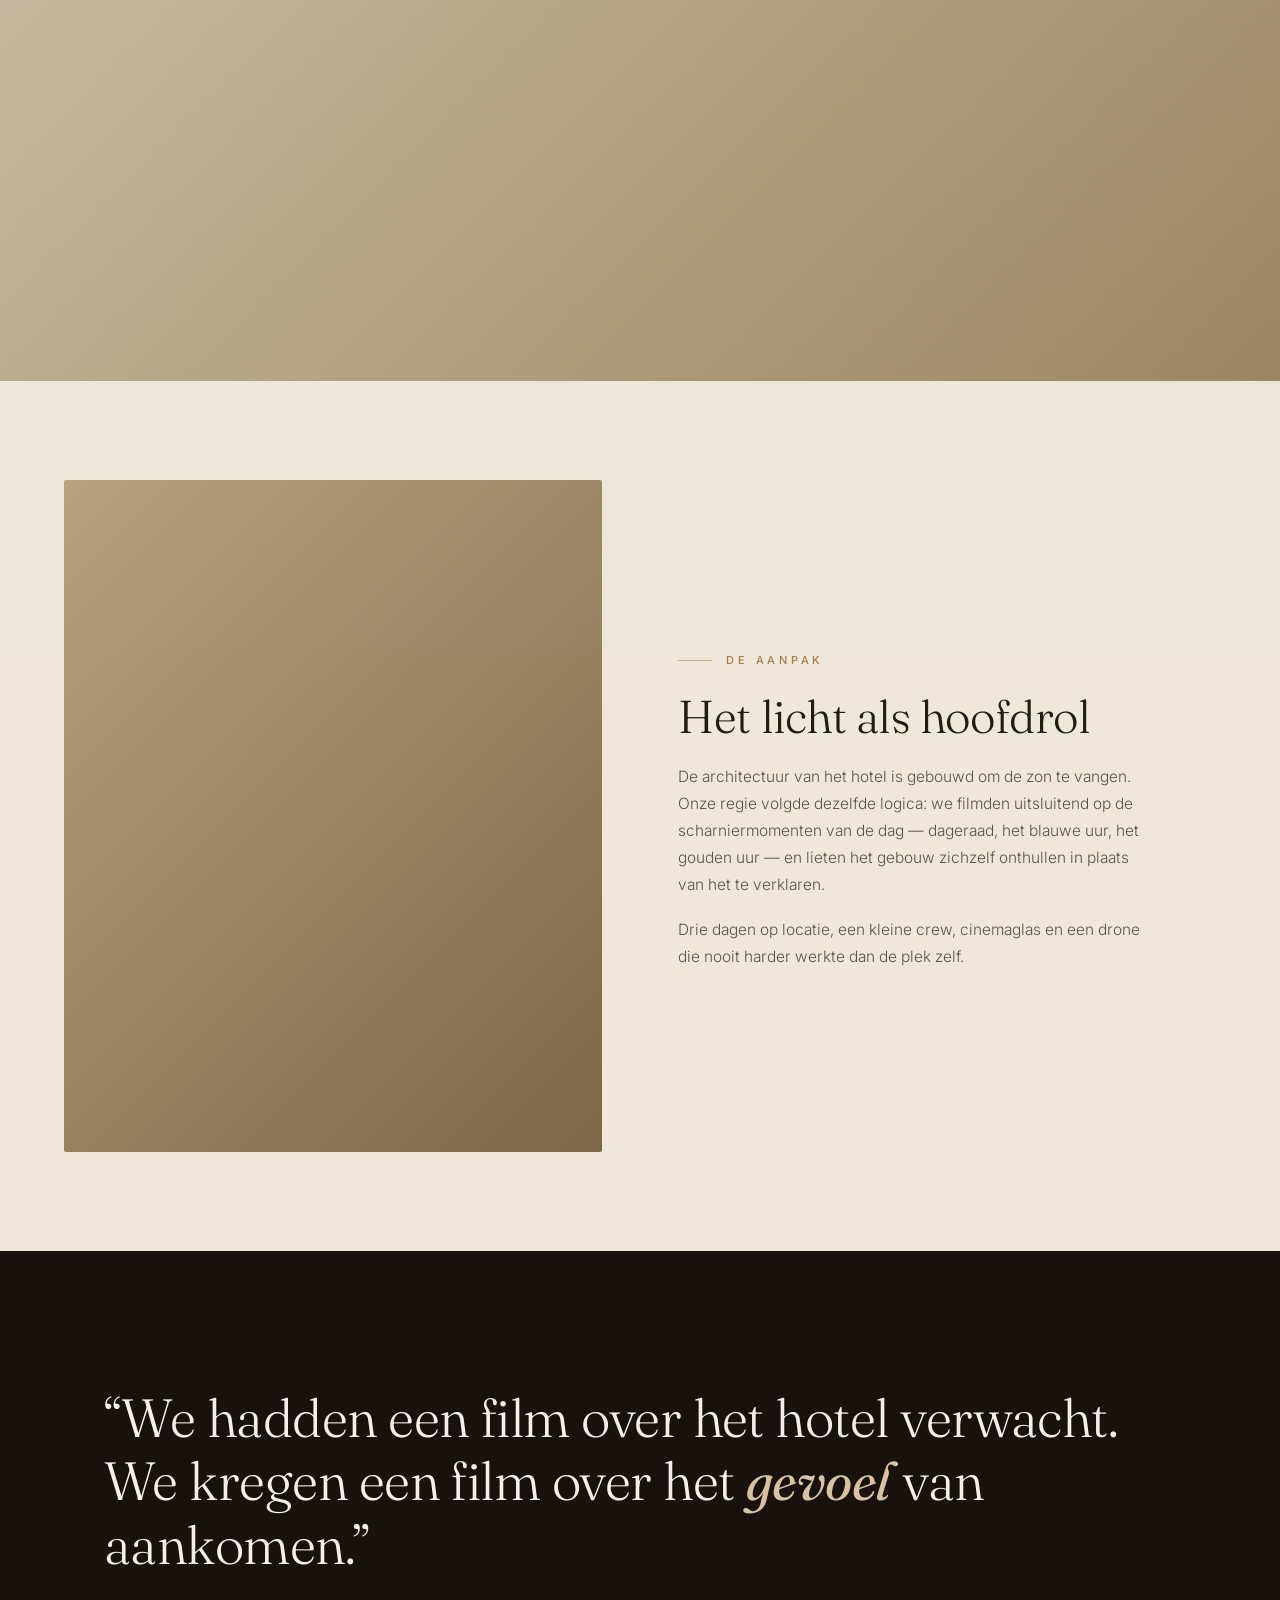
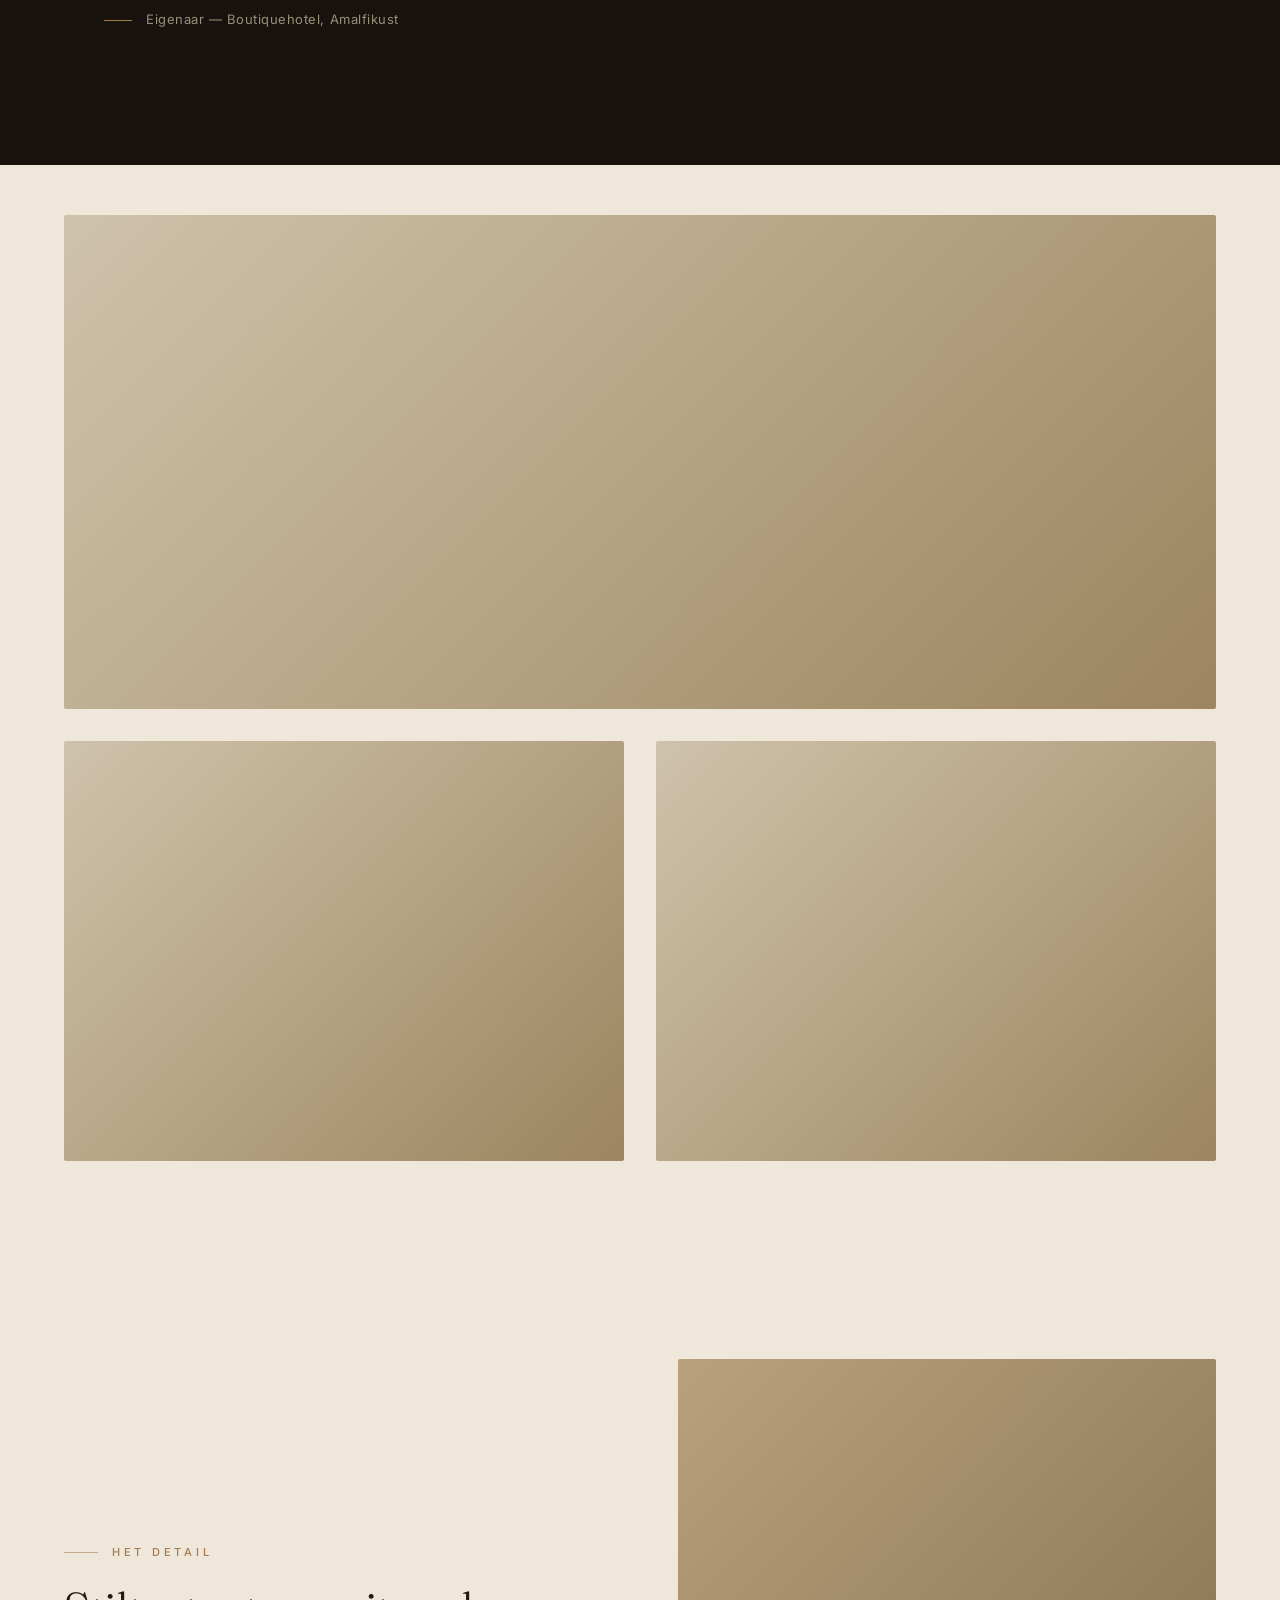
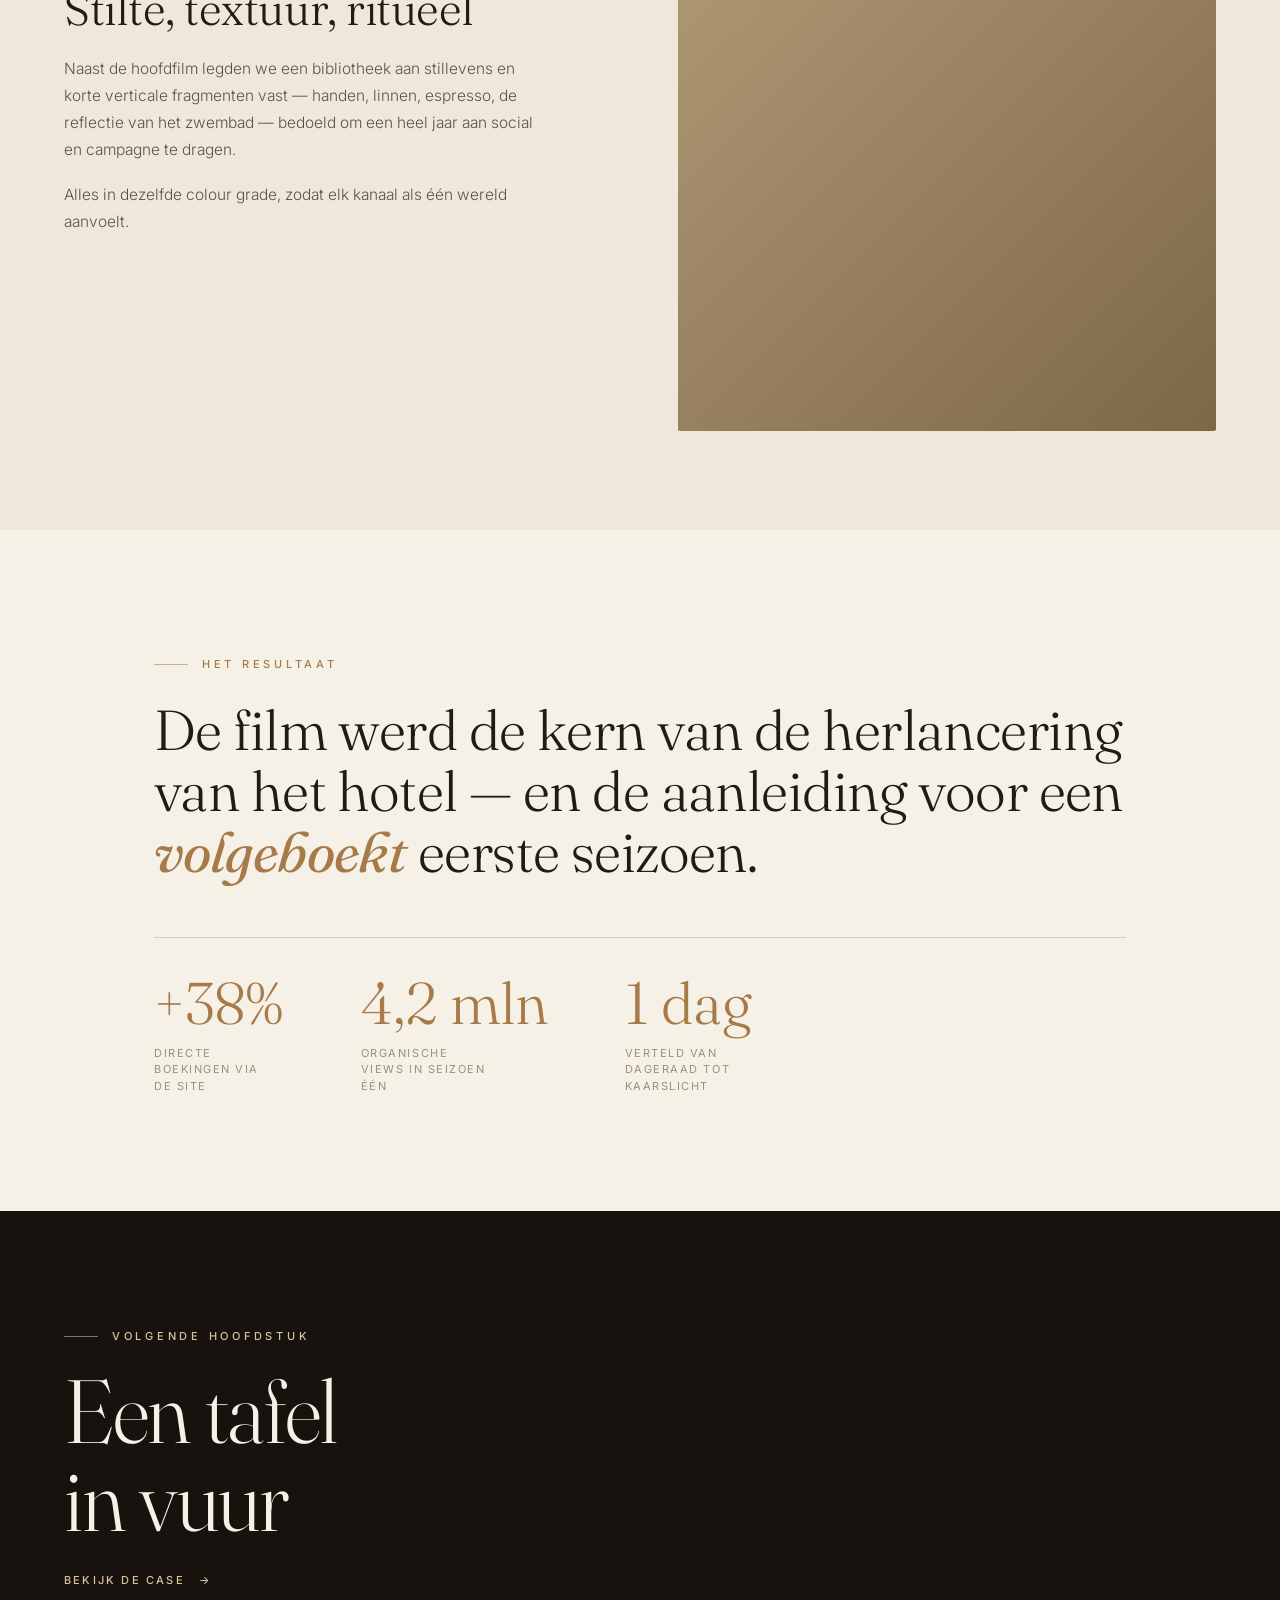
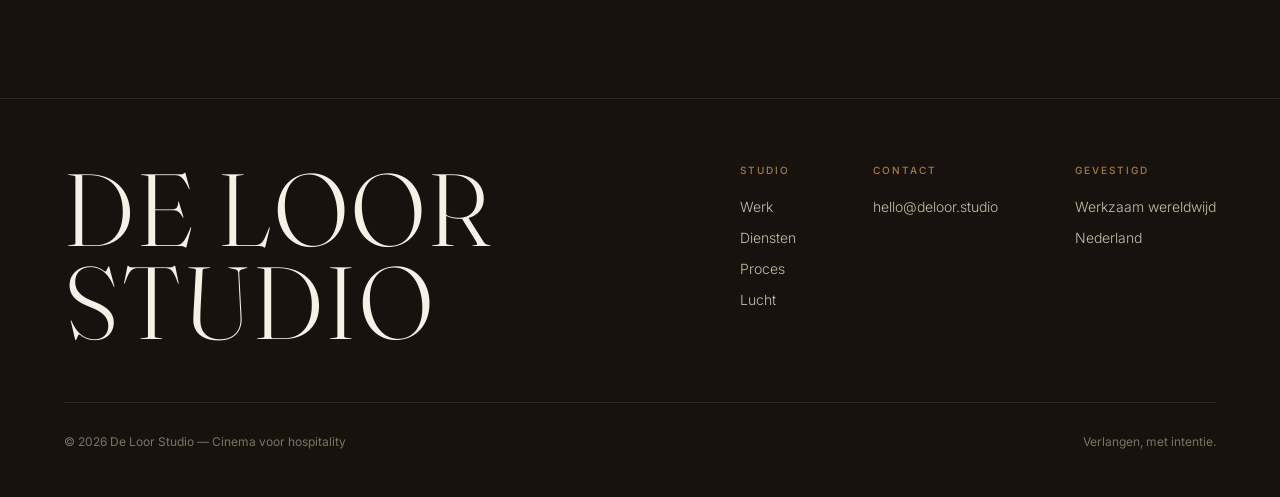
==== commit 964a0194: "E-mailadres bijwerken naar hello@deloor.studio Co-Authored-By: Claude Sonnet 4.6 <noreply@anthropic." ====
--- a/work/de-uren-van-licht.html
+++ b/work/de-uren-van-licht.html
@@ -146,7 +146,7 @@
       </div>
       <div class="foot-col">
         <h5 data-i18n="foot.connect">Contact</h5>
-        <a href="mailto:rik@deloor.studio" data-hover>rik@deloor.studio</a>
+        <a href="mailto:hello@deloor.studio" data-hover>hello@deloor.studio</a>
       </div>
       <div class="foot-col">
         <h5 data-i18n="foot.based">Gevestigd</h5>
